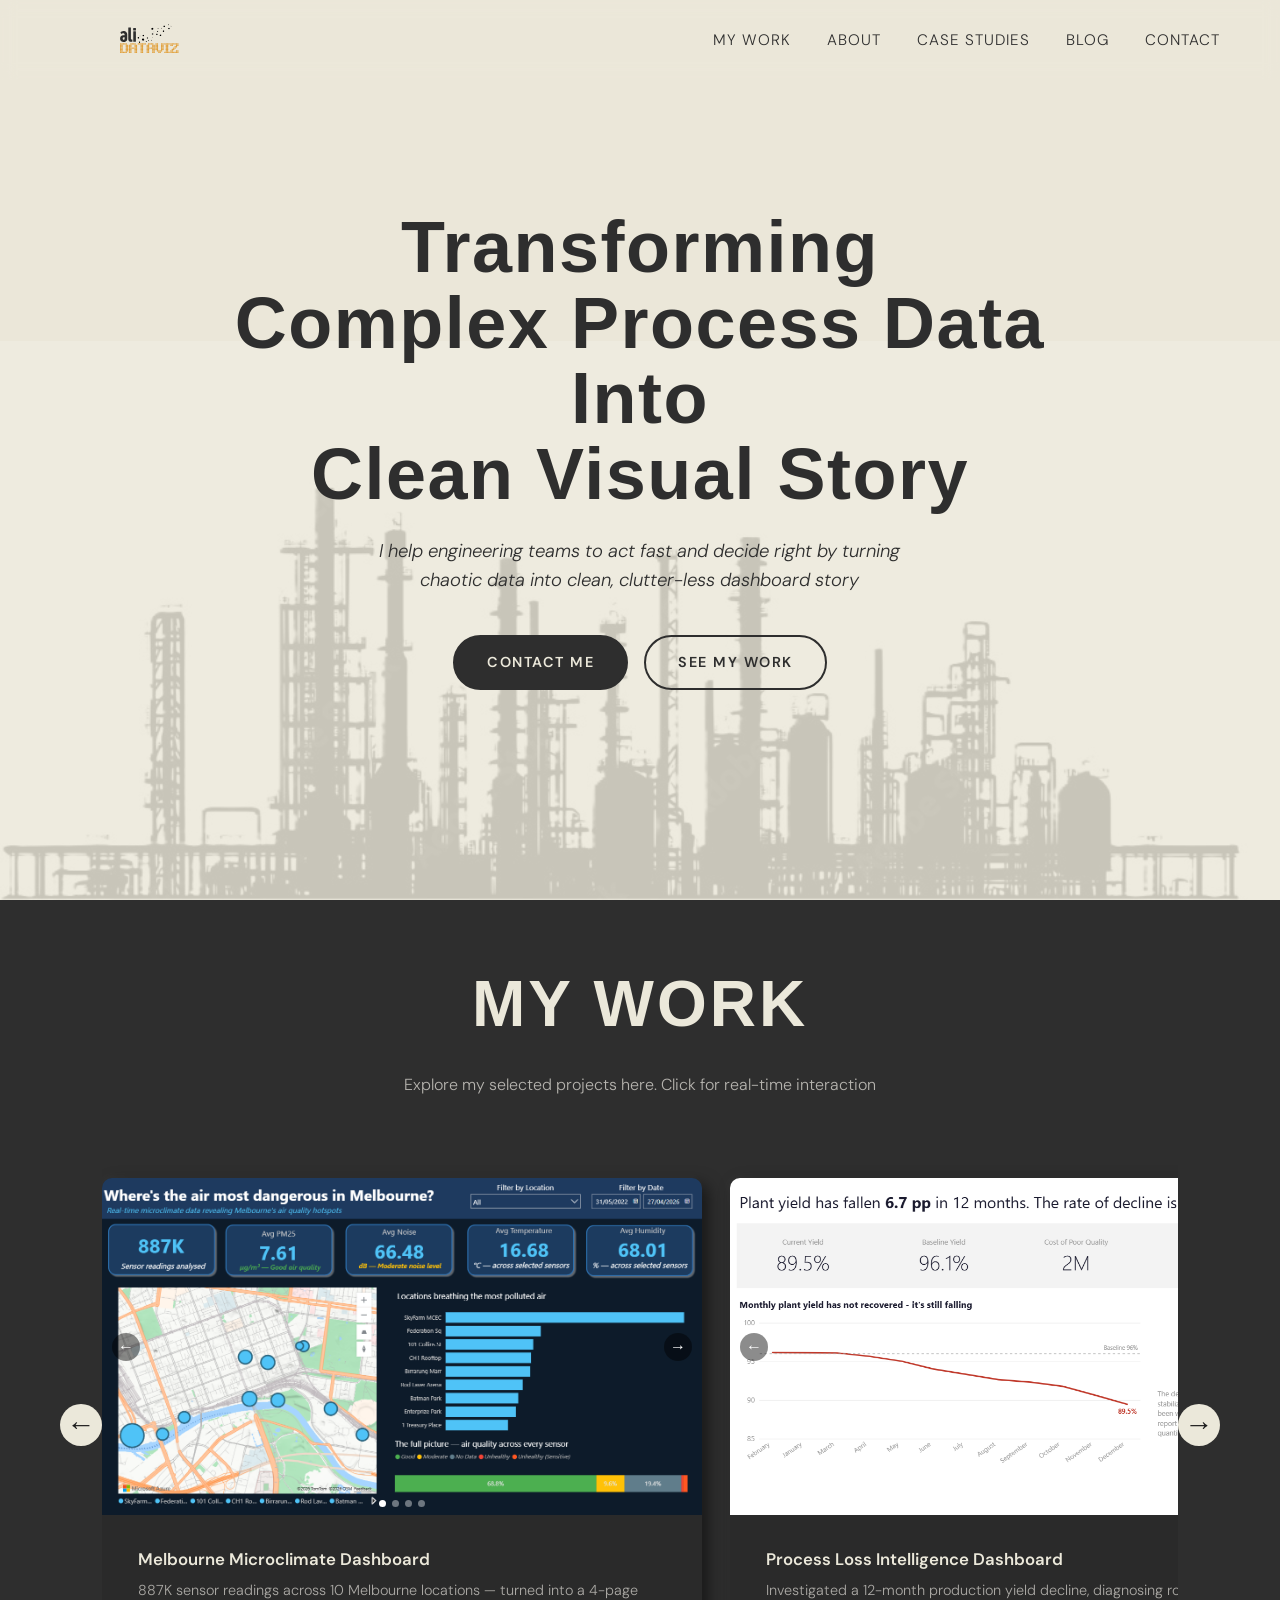
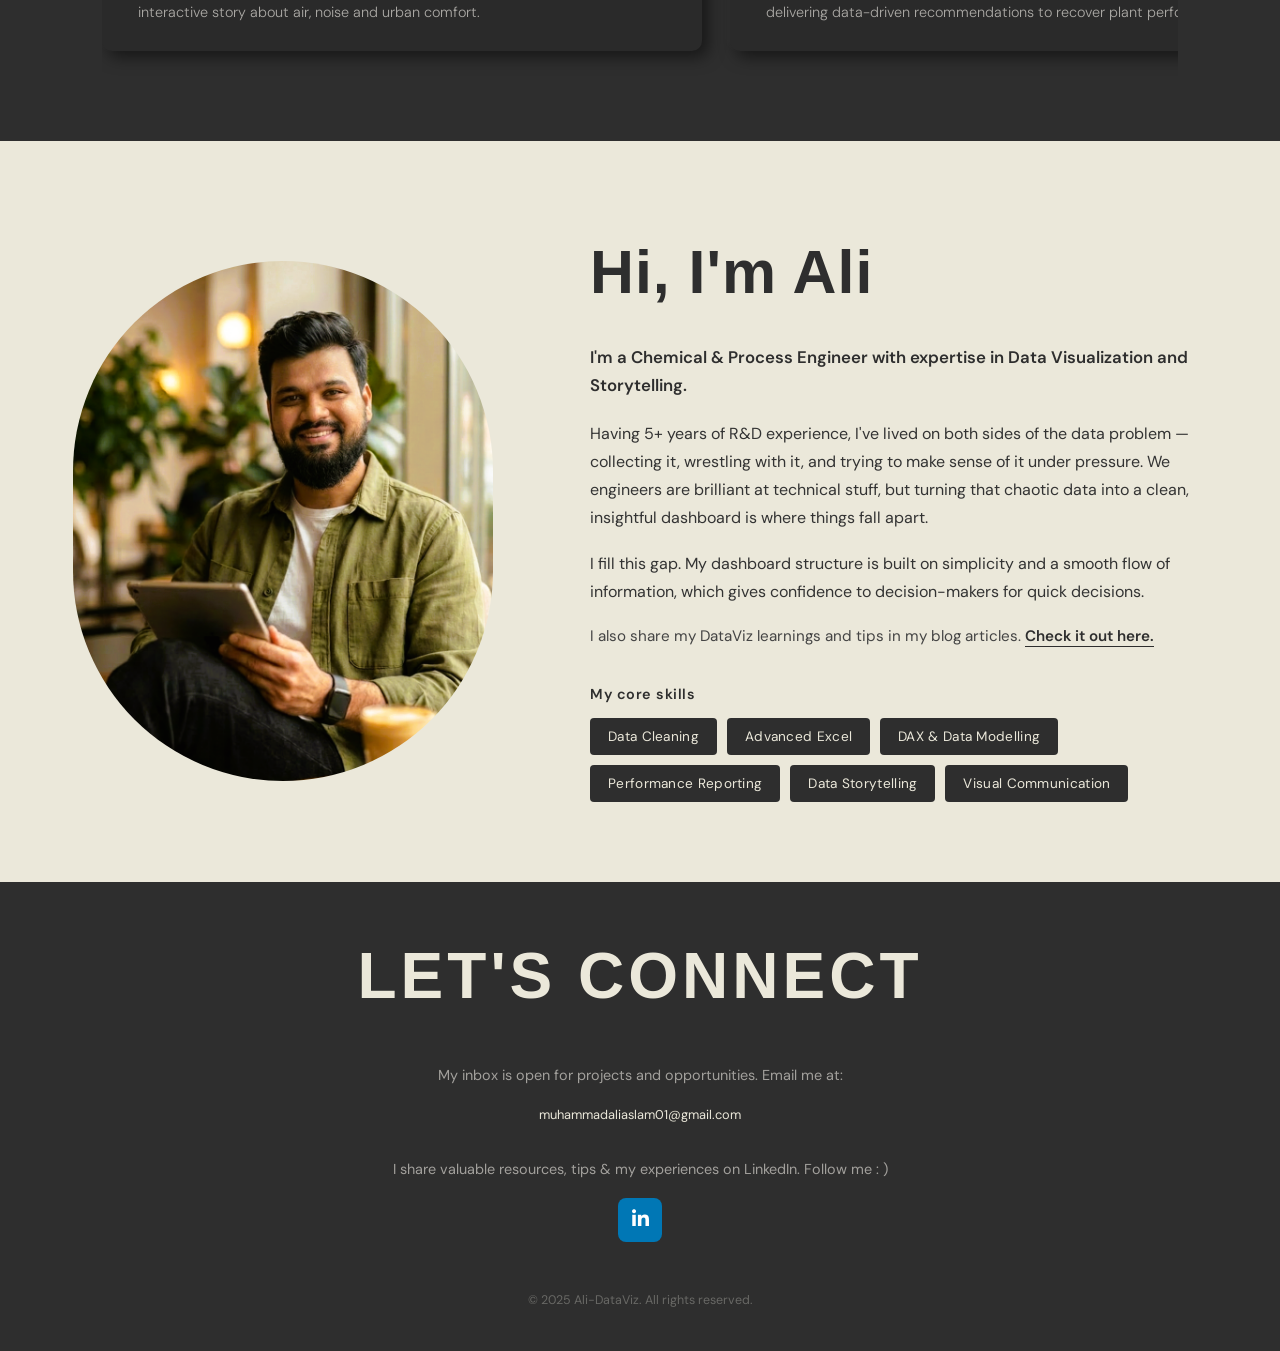
==== index.html @ f67eda48 "First upload" ====
<!DOCTYPE html>
<html lang="en">
<head>
  <meta charset="UTF-8" />
  <meta name="viewport" content="width=device-width, initial-scale=1.0" />
  <title>Ali-DataViz | Transforming Process Data Into Visual Stories</title>

  <!-- Google Fonts -->
  <link href="https://fonts.googleapis.com/css2?family=Bebas+Neue&family=DM+Sans:ital,wght@0,300;0,400;0,600;1,400&display=swap" rel="stylesheet" />

  <!-- Font Awesome for icons -->
  <link rel="stylesheet" href="https://cdnjs.cloudflare.com/ajax/libs/font-awesome/6.5.0/css/all.min.css" />

  <!-- Your stylesheet -->
  <link rel="stylesheet" href="style.css" />
</head>
<body>

  <!-- ========== NAVIGATION ========== -->
  <nav class="navbar">
<div class="nav-logo">
  <a href="index.html">
    <img src="ali-logo.svg" alt="Ali DataViz Logo" class="logo-img" />
  </a>
</div>
      <ul class="nav-links">
      <li><a href="#work">My Work</a></li>
      <li><a href="#about">About</a></li>
      <li><a href="case-studies.html">Case Studies</a></li>
      <li><a href="blog.html">Blog</a></li>
      <li><a href="#connect">Contact</a></li>
    </ul>
  </nav>

  <!-- ========== HERO SECTION ========== -->
  <section class="hero">

    <!-- Dark overlay so text is readable over the background image -->
    <div class="hero-overlay"></div>

    <div class="hero-content">

      <!-- Main headline — bold, stacked, all caps like your Canva -->
      <h1 class="hero-headline">
        Transforming<br/>
        Complex Process Data<br/>
        Into<br/>
        Clean Visual Story
      </h1>

      <!-- Supporting line in italic, lighter weight -->
      <p class="hero-subtext">
        I help engineering teams to act fast and decide right by turning<br/>
        chaotic data into clean, clutter-less dashboard story
      </p>

      <!-- Two CTA buttons -->
      <div class="hero-buttons">
        <a href="#connect" class="btn btn-primary">Contact Me</a>
        <a href="#work" class="btn btn-secondary">See My Work</a>
      </div>

    </div>
  </section>

  <!-- ========== MY WORK SECTION ========== -->
  <section class="work-section" id="work">
    <h2 class="section-heading">MY WORK</h2>
    <p class="section-subtext">Explore my selected projects here. Click for real-time interaction</p>

    <!-- Project cards go here — placeholders for now -->
    <div class="slider-wrapper">
  <button class="slider-arrow left-arrow" onclick="scrollSlider(-1)">&#8592;</button>
  <div class="projects-slider" id="projectsSlider">
      <!-- Project Card 1 — placeholder -->
      <!-- Project Card 1 — Melbourne Microclimate Dashboard -->
<div class="project-card">

  <!-- Mini image slider inside card -->
  <div class="card-slider" id="cardSlider1">
    <div class="card-slides">
      <img src="Mel1.png" class="card-slide-img" alt="Dashboard Page 1" />
      <img src="Mel2.png" class="card-slide-img" alt="Dashboard Page 2" />
      <img src="Mel3.png" class="card-slide-img" alt="Dashboard Page 3" />
      <img src="Mel4.png" class="card-slide-img" alt="Dashboard Page 4" />
    </div>

    <!-- Left and right arrows inside card -->
    <button class="card-arrow card-left" onclick="moveSlide('cardSlider1', -1)">&#8592;</button>
    <button class="card-arrow card-right" onclick="moveSlide('cardSlider1', 1)">&#8594;</button>

    <!-- Dot indicators -->
    <div class="card-dots">
      <span class="card-dot active"></span>
      <span class="card-dot"></span>
      <span class="card-dot"></span>
      <span class="card-dot"></span>
    </div>
  </div>

  <!-- Card text content -->
  <div class="project-card-body">
    <h3 class="project-title">Melbourne Microclimate Dashboard</h3>
    <p class="project-problem">887K sensor readings across 10 Melbourne locations — turned into a 4-page interactive story about air, noise and urban comfort.</p>
  </div>

</div>

<!-- Project Card 2 — PL Dashboard -->
<div class="project-card">

  <!-- Mini image slider inside card -->
  <div class="card-slider" id="cardSlider2">
    <div class="card-slides">
      <img src="PL1.png" class="card-slide-img" alt="Dashboard Page 1" />
      <img src="PL2.png" class="card-slide-img" alt="Dashboard Page 2" />
      <img src="PL3.png" class="card-slide-img" alt="Dashboard Page 3" />
      <img src="PL4.png" class="card-slide-img" alt="Dashboard Page 4" />
      <img src="PL5.png" class="card-slide-img" alt="Dashboard Page 5" />
      <img src="PL6.png" class="card-slide-img" alt="Dashboard Page 6" />
    </div>

    <!-- Left and right arrows inside card -->
    <button class="card-arrow card-left" onclick="moveSlide('cardSlider2', -1)">&#8592;</button>
    <button class="card-arrow card-right" onclick="moveSlide('cardSlider2', 1)">&#8594;</button>

    <!-- Dot indicators -->
    <div class="card-dots">
      <span class="card-dot active"></span>
      <span class="card-dot"></span>
      <span class="card-dot"></span>
      <span class="card-dot"></span>
      <span class="card-dot"></span>
      <span class="card-dot"></span>
    </div>
  </div>

  <!-- Card text content -->
  <div class="project-card-body">
    <h3 class="project-title">Process Loss Intelligence Dashboard</h3>
    <p class="project-problem">Investigated a 12-month production yield decline, diagnosing root causes and delivering data-driven recommendations to recover plant performance.</p>
  </div>

</div>
      <!-- Project Card 3 — placeholder -->
      <div class="project-card">
        <div class="project-thumbnail">[ Dashboard Screenshot ]</div>
        <h3 class="project-title">Project Title Here</h3>
        <p class="project-problem">One-line problem statement goes here</p>
      </div>

    </div>
  <button class="slider-arrow right-arrow" onclick="scrollSlider(1)">&#8594;</button>
</div>
  </section>

  <!-- ========== ABOUT / HI I'M ALI SECTION ========== -->
  <section class="about-section" id="about">

    <div class="about-container">

      <!-- Left side — placeholder for your photo -->
      <div class="about-image">
  <img src="about pic.png" alt="Ali" class="about-photo" />
</div>

      <!-- Right side — all your text content -->
      <div class="about-text">

        <h2 class="about-heading">Hi, I'm Ali</h2>

        <p class="about-intro">
          I'm a Chemical &amp; Process Engineer with expertise in Data Visualization and Storytelling.
        </p>

        <p class="about-body">
          Having 5+ years of R&D experience, I've lived on both sides of the data problem — collecting it, wrestling with it, and trying to make sense of it under pressure. We engineers are brilliant at technical stuff, but turning that chaotic data into a clean, insightful dashboard is where things fall apart.

        </p>

        <p class="about-body">
          I fill this gap. My dashboard structure is built on simplicity and a smooth flow of information, which gives confidence to decision-makers for quick decisions.
        </p>

        <p class="about-blog">
          I also share my DataViz learnings and tips in my blog articles.
          <a href="blog.html" class="inline-link">Check it out here.</a>
        </p>

        <!-- Core Skills -->
        <div class="skills-block">
          <p class="skills-label">My core skills</p>
          <div class="skills-tags">
            <span class="tag">Data Cleaning</span>
            <span class="tag">Advanced Excel</span>
            <span class="tag">DAX &amp; Data Modelling</span>
            <span class="tag">Performance Reporting</span>
            <span class="tag">Data Storytelling</span>
            <span class="tag">Visual Communication</span>
          </div>
        </div>

      </div>
    </div>
  </section>

  <!-- ========== FOOTER / LET'S CONNECT ========== -->
  <footer class="footer" id="connect">

   <h2 class="footer-heading">LET'S CONNECT</h2>

<p class="footer-tagline">My inbox is open for projects and opportunities. Email me at:</p>

<!-- Email -->
    <div class="footer-email">
      <a href="mailto:muhammadaliaslam01@gmail.com" class="footer-email-link">
        muhammadaliaslam01@gmail.com
      </a>
    </div>

    <!-- LinkedIn -->
    <p class="footer-linkedin-text">
      I share valuable resources, tips &amp; my experiences on LinkedIn. Follow me : )
    </p>
<a href="https://www.linkedin.com/in/muhammadali-ce/" target="_blank" class="linkedin-btn">      
<i class="fa-brands fa-linkedin-in"></i>
    </a>

    <!-- Copyright -->
    <p class="footer-copy">&copy; 2025 Ali-DataViz. All rights reserved.</p>

  </footer>

<script>
  /* ---- Main project slider (outer) ---- */
  function scrollSlider(direction) {
    const slider = document.getElementById('projectsSlider');
    slider.scrollBy({
      left: direction * 650,
      behavior: 'smooth'
    });
  }

  /* ---- Card mini slider (inner) ---- */
  const cardStates = {};

  function moveSlide(cardId, direction) {
    const card = document.getElementById(cardId);
    const slides = card.querySelector('.card-slides');
    const dots = card.querySelectorAll('.card-dot');
    const total = dots.length;

    if (!cardStates[cardId]) cardStates[cardId] = 0;

    cardStates[cardId] += direction;

    /* Loop back when reaching end or start */
    if (cardStates[cardId] >= total) cardStates[cardId] = 0;
    if (cardStates[cardId] < 0) cardStates[cardId] = total - 1;

    /* Move slides */
    slides.style.transform = `translateX(-${cardStates[cardId] * 100}%)`;

    /* Update dots */
    dots.forEach((dot, i) => {
      dot.classList.toggle('active', i === cardStates[cardId]);
    });
  }
</script>
</body>
</html>
---- style.css ----
/* ============================================================
   Ali-DataViz — Main Stylesheet
   File: style.css
   Matches Canva draft layout exactly
   ============================================================ */

/* ---------- CSS VARIABLES (your color palette) ---------- */
:root {
  --color-bg-light: #ebe8da;       /* Off-white/cream — main background */
  --color-bg-dark: #2e2e2e;        /* Dark charcoal — work section + footer */
  --color-text-dark: #2e2e2e;      /* Dark charcoal for body text */
  --color-text-light: #ebe8da;     /* Light text on dark backgrounds */
  --color-accent: #c8b97a;         /* Gold/warm tone — matches Canva feel */
  --color-tag-bg: #2e2e2e;         /* Skill tag background */
  --color-tag-text: #ebe8da;       /* Skill tag text */

  --font-headline: 'Segoe UI', sans-serif;   /* Big bold headlines */
  --font-body: 'DM Sans', sans-serif;    /* Body text — clean and readable */
}

/* ---------- RESET & BASE ---------- */
*, *::before, *::after {
  margin: 0;
  padding: 0;
  box-sizing: border-box;
}

html {
  scroll-behavior: smooth; /* smooth scrolling when clicking nav links */
}

body {
  font-family: var(--font-body);
  background-color: var(--color-bg-light);
  color: var(--color-text-dark);
  line-height: 1.7;
}

a {
  text-decoration: none;
  color: inherit;
}

/* ============================================================
   NAVIGATION BAR
   ============================================================ */
.navbar {
  position: fixed;
  top: 0;
  left: 0;
  width: 100%;
  z-index: 100;
  display: flex;
  justify-content: space-between;
  align-items: center;
  padding: 12px 60px;
  background-color: rgba(235, 232, 218, 0.5);
  backdrop-filter: blur(8px);
 -webkit-backdrop-filter: blur(8px);
  height: 80px;        /* fixed navbar height — nothing will shift */
}

.nav-logo {
  font-family: var(--font-headline);
  font-size: 1.6rem;
  color: var(--color-text-dark);
  letter-spacing: 1px;
}

/* accent color on the second word of logo */
.nav-logo span {
  color: var(--color-accent);
}

.logo-img {
  height: 200px;           /* size — change this */
  width: auto;
  object-fit: contain;
  display: block;
  position: relative;     /* allows free movement */
  top: 15px;               /* move up (negative) or down (positive) */
  left: -10px;              /* move left (negative) or right (positive) */
  transform: scale(1);    /* zoom in or out — 1 is normal, 1.2 is 20% bigger */
}

.nav-links {
  list-style: none;
  display: flex;
  gap: 36px;
}

.nav-links a {
  color: var(--color-text-dark);
  font-size: 0.95rem;
  font-weight: 300;
  letter-spacing: 1px;
  text-transform: uppercase;
  transition: color 0.2s ease;
}

.nav-links a:hover {
  color: var(--color-accent);
}

/* ============================================================
   HERO SECTION
   ============================================================ */
.hero {
  position: relative;
  overflow: hidden;
  width: 100%;
  min-height: 100vh;          /* full screen height */
  display: flex;
  align-items: center;
  justify-content: center;
  text-align: center;

  /* Background image — industrial/refinery feel like your Canva draft */
  background-color: var(--color-bg-light);
background-image: url('refinery.jpg');
background-size: contain;
background-repeat: no-repeat;
background-position: bottom center;
}

/* Dark overlay so text is readable over the photo */
.hero-overlay {
  position: absolute;
  inset: 0;
  background-color: rgba(235, 232, 218, 0.85);
}

/* All hero content sits above the overlay */
.hero-content {
  position: relative;
  z-index: 2;
  max-width: 860px;
  padding: 40px 20px;
}

/* Main headline — large, stacked, all caps */
.hero-headline {
  font-family: var(--font-headline);
  font-size: clamp(3rem, 8vw, 4.5rem); /* scales with screen size */
  line-height: 1.05;
  color: var(--color-text-dark);
  letter-spacing: 1.5px;
  margin-bottom: 24px;
  font-weight: 800;
  text-transform: capitalize;
}

/* Supporting italic line below headline */
.hero-subtext {
  font-family: var(--font-body);
  font-style: italic;
  font-weight: 300;
  font-size: clamp(1rem, 2vw, 1.15rem);
  color: var(--color-text-dark);
  line-height: 1.6;
  margin-bottom: 40px;
}

/* CTA buttons container */
.hero-buttons {
  display: flex;
  gap: 16px;
  justify-content: center;
  flex-wrap: wrap;
}

/* Base button style */
.btn {
  display: inline-block;
  padding: 13px 32px;
  font-family: var(--font-body);
  font-size: 0.9rem;
  font-weight: 600;
  letter-spacing: 1.5px;
  text-transform: uppercase;
  border-radius: 30px;
  transition: all 0.25s ease;
  cursor: pointer;
}

/* Primary button — dark filled */
.btn-primary {
  background-color: var(--color-text-dark);
  color: var(--color-text-light);
  border: 2px solid var(--color-text-dark);
}

.btn-primary:hover {
  background-color: var(--color-accent);
  border-color: var(--color-accent);
  color: var(--color-text-dark);
}

/* Secondary button — outlined */
.btn-secondary {
  background-color: transparent;
  color: var(--color-text-dark);
border: 2px solid var(--color-text-dark);
}

.btn-secondary:hover {
  background-color: var(--color-text-light);
  color: var(--color-text-dark);
}

/* ============================================================
   MY WORK SECTION
   ============================================================ */
.work-section {
  background-color: var(--color-bg-dark);
  color: var(--color-text-light);
  padding: 50px 60px;
  text-align: center;
  overflow: hidden;
}

.section-heading {
  font-family: var(--font-headline);
  font-size: clamp(2.5rem, 5vw, 4rem);
  letter-spacing: 3px;
  color: var(--color-text-light);
  margin-bottom: 12px;
}

.section-subtext {
  font-size: 1rem;
  font-weight: 300;
  color: rgba(240, 237, 230, 0.7);
  margin-bottom: 60px;
}

/* Slider of project cards — 3 columns on desktop */
.projects-slider {
  display: flex;
  flex-direction: row;
  gap: 28px;
  overflow-x: scroll;         /* forces scrollbar to always show */
  scroll-snap-type: x mandatory;
  padding: 20px 60px 40px;
  max-width: 100%;            /* full width of section */
  margin: 0 auto;
  cursor: grab;
  -webkit-overflow-scrolling: touch;
}
/* Each card snaps into place */
.projects-slider .project-card {
  flex: 0 0 600px;            /* bigger card width */
  scroll-snap-align: start;
}
/* Hide scrollbar but keep scrolling working */
.projects-slider::-webkit-scrollbar {
  display: none;
}

.projects-slider::-webkit-scrollbar-track {
  background: #1e1e1e;
}

.projects-slider::-webkit-scrollbar-thumb {
  background-color: #ebe8da;
  border-radius: 10px;
}

/* Individual project card */
.project-card {
  background-color: #2a2a2a;
  border-radius: 10px;
  overflow: hidden;
  text-align: left;
  display: flex;
  flex-direction: column;
  transition: transform 0.4s ease, box-shadow 0.4s ease;
  box-shadow: 6px 6px 16px rgba(0, 0, 0, 0.5),
              -2px -2px 8px rgba(255, 255, 255, 0.03);
}

.project-card:hover {
  transform: translateY(-8px) rotateX(2deg) rotateY(2deg) scale(1.02);
  box-shadow: 12px 20px 40px rgba(0, 0, 0, 0.6),
              -4px -4px 12px rgba(255, 255, 255, 0.05);
}

.project-card:hover {
  transform: translateY(-5px); /* lifts card on hover */
}

/* Placeholder for dashboard screenshot */
.project-thumbnail {
  width: 100%;
  aspect-ratio: 16/9;
  background-color: #3a3a3a;
  display: flex;
  align-items: center;
  justify-content: center;
  color: #888;
  font-size: 0.85rem;
  letter-spacing: 1px;
  overflow: hidden;
  flex: 0 0 80%;
}

.project-title {
  font-family: var(--font-body);
  font-size: 1.05rem;
  font-weight: 600;
  color: var(--color-text-light);
  padding: 18px 20px 6px;
}

.project-problem {
  font-size: 0.9rem;
  font-weight: 300;
  color: rgba(240, 237, 230, 0.65);
  padding: 0 20px 16px;
  line-height: 1.5;
}

.project-link {
  display: inline-block;
  margin: 0 20px 20px;
  font-size: 0.85rem;
  font-weight: 600;
  color: var(--color-accent);
  letter-spacing: 0.5px;
  transition: letter-spacing 0.2s ease;
}

.project-link:hover {
  letter-spacing: 1.5px;
}

.project-card-body {
  flex: 0 0 20%;
  padding: 12px 16px;
}

/* ============================================================
   ABOUT SECTION — HI I'M ALI
   ============================================================ */
.about-section {
  background-color: var(--color-bg-light);
  padding: 80px 60px;
}

/* Two column layout — empty left half, text on right half */
.about-container {
  display: flex;
  gap: 60px;
  max-width: 1100px;
  margin: 0 auto;
  align-items: flex-start;
  justify-content: flex-end;  /* pushes content to the right */
}

/* Left column — photo placeholder */
.about-image {
  flex: 0 0 45%;
  display: flex;
  align-items: flex-start;
  justify-content: center;
  padding-top: 40px;
}
.about-photo {
  width: 420px;
  height: 520px;
  object-fit: cover;
  object-position: center center;
  border-radius: 210px;
}

/* Right column — all text, limited to right half */
.about-text {
  flex: 0 0 55%;  /* takes up roughly right half of the page */
  max-width: 600px;
}

.about-heading {
  font-family: var(--font-headline);
  font-size: clamp(2.5rem, 5vw, 3.8rem);
  color: var(--color-text-dark);
  margin-bottom: 18px;
  letter-spacing: 1px;
}

.about-intro {
  font-size: 1.05rem;
  font-weight: 600;
  color: var(--color-text-dark);
  margin-bottom: 20px;
}

.about-body {
  font-size: 1rem;
  font-weight: 400;
  color: #333;
  margin-bottom: 18px;
  line-height: 1.75;
}

.about-blog {
  font-size: 0.95rem;
  color: #444;
  margin-bottom: 32px;
}

/* Inline hyperlink inside paragraph */
.inline-link {
  color: var(--color-text-dark);
  font-weight: 600;
  border-bottom: 1px solid var(--color-text-dark);
  transition: color 0.2s ease;
}

.inline-link:hover {
  color: var(--color-accent);
  border-color: var(--color-accent);
}

/* Skills block */
.skills-block {
  margin-top: 10px;
}

.skills-label {
  font-size: 0.9rem;
  font-weight: 600;
  color: var(--color-text-dark);
  margin-bottom: 12px;
  letter-spacing: 0.5px;
}

/* Tags container — wraps naturally */
.skills-tags {
  display: flex;
  flex-wrap: wrap;
  gap: 10px;
}

/* Individual skill tag — dark pill shape like your Canva */
.tag {
  background-color: var(--color-tag-bg);
  color: var(--color-tag-text);
  padding: 7px 18px;
  border-radius: 4px;
  font-size: 0.85rem;
  font-weight: 400;
  letter-spacing: 0.3px;
}

/* ============================================================
   FOOTER — LET'S CONNECT
   ============================================================ */
.footer {
  background-color: var(--color-bg-dark);
  color: var(--color-text-light);
  text-align: center;
  padding: 40px 40px 40px;
}

.footer-heading {
  font-family: var(--font-headline);
  font-size: clamp(2.5rem, 5vw, 4rem);
  letter-spacing: 4px;
  color: var(--color-text-light);
  margin-bottom: 32px;
}

/* Email row with icon */
.footer-email {
  display: flex;
  align-items: center;
  justify-content: center;
  gap: 12px;
  margin-bottom: 32px;
}
/* Circle around email icon */
.footer-icon {
  font-size: 1.1rem;
  color: var(--color-text-light);
  background-color: #2a2a2a;
  border: 1px solid #444;
  border-radius: 50%;
  width: 40px;
  height: 40px;
  display: flex;
  align-items: center;
  justify-content: center;
}

.footer-email-link {
  font-size: 0.8rem;
  color: var(--color-text-light);
  transition: color 0.2s ease;
}

.footer-email-link:hover {
  color: var(--color-accent);
}

.footer-linkedin-text {
  font-size: 0.9rem;
  color: rgba(240, 237, 230, 0.6);
  margin-bottom: 16px;
}

/* LinkedIn blue button — round icon */
.linkedin-btn {
  display: inline-flex;
  align-items: center;
  justify-content: center;
  width: 44px;
  height: 44px;
  background-color: #0077b5;   /* official LinkedIn blue */
  border-radius: 8px;
  color: #fff;
  font-size: 1.2rem;
  transition: background-color 0.2s ease, transform 0.2s ease;
  margin-bottom: 48px;
}

.linkedin-btn:hover {
  background-color: #005f8e;
  transform: scale(1.08);
}

.footer-copy {
  font-size: 0.78rem;
  color: rgba(240, 237, 230, 0.3);
}

.footer-tagline {
  font-size: 0.9rem;
  color: rgba(240, 237, 230, 0.6);
  margin-bottom: 16px;
}

/* ============================================================
   RESPONSIVE — MOBILE
   ============================================================ */
@media (max-width: 768px) {

  /* Navbar */
  .navbar {
    padding: 16px 24px;
    flex-direction: column;
    gap: 12px;
  }

  .nav-links {
    gap: 20px;
  }

  /* Hero */
  .hero-icon {
    display: none; /* hide molecule on small screens */
  }

  /* Work section */
  .work-section {
    padding: 70px 24px;
  }

  /* About section — stack to single column */
  .about-section {
    padding: 70px 24px;
  }

  .about-container {
    flex-direction: column;
  }

  .about-image {
    flex: unset;
    width: 100%;
    max-width: 280px;
    margin: 0 auto;
  }

  /* Footer */
  .footer {
    padding: 60px 24px 32px;
  }
}

/* ============================================================
   BLOG PAGE STYLES
   ============================================================ */
 
/* Navbar on blog page — dark background, sits normally above hero */
.blog-navbar {
  background-color: rgba(235, 232, 218, 0.5);
  backdrop-filter: blur(8px);
 -webkit-backdrop-filter: blur(8px);
  position: relative;
}
 
.blog-navbar .nav-logo {
  color: var(--color-text-light);
}
 
.blog-navbar .nav-links a {
  color: var(--color-text-dark);
}
 
/* Blog hero — light background, centered text */
.blog-hero {
  background-color: var(--color-bg-light);
  text-align: center;
  padding: 80px 40px 60px;
}
 
.blog-hero-heading {
  font-family: var(--font-headline);
  font-size: clamp(3rem, 8vw, 4.5rem); 
  color: var(--color-text-dark);
  letter-spacing: 2px;
  margin-bottom: 16px;
  font-weight: 800;
}
 
.blog-hero-subtext {
  font-size: clamp(1rem, 2vw, 1.15rem);
  font-family: var(--font-body);
  font-style: italic;
  font-weight: 300;
  color: var(--color-text-dark);
  line-height: 1.7;
}
 
/* Blog cards section — light background */
.blog-section {
  background-color: var(--color-bg-light);
  padding: 20px 60px 80px;
}
 
/* 3 column grid */
.blog-grid {
  display: grid;
  grid-template-columns: repeat(auto-fit, minmax(280px, 1fr));
  gap: 28px;
  max-width: 1100px;
  margin: 0 auto;
}
 
/* Individual blog card */
.blog-card {
  background-color: #fff;
  border-radius: 10px;
  overflow: hidden;
  box-shadow: 0 2px 16px rgba(0, 0, 0, 0.07);
  transition: transform 0.25s ease, box-shadow 0.25s ease;
}
 
.blog-card:hover {
  transform: translateY(-5px);
  box-shadow: 0 6px 24px rgba(0, 0, 0, 0.12);
}
 
/* Thumbnail area */
.blog-thumbnail {
  width: 100%;
  height: 200px;
  background-color: #e0ddd4;
  display: flex;
  flex-direction: column;
  align-items: center;
  justify-content: center;
  color: #999;
  font-size: 0.85rem;
  position: relative;
}

.blog-thumbnail img {
    width: 100%;
    height: 100%;
    object-fit: cover;
    display: block;
}
 
/* Category tag — top left of thumbnail */
.blog-category {
  position: absolute;
  top: 14px;
  left: 14px;
  background-color: var(--color-text-dark);
  color: var(--color-text-light);
  font-size: 0.72rem;
  font-weight: 600;
  letter-spacing: 0.8px;
  text-transform: uppercase;
  padding: 4px 12px;
  border-radius: 3px;
}
 
/* Card text content */
.blog-card-body {
  padding: 20px 22px 24px;
}
 
.blog-date {
  font-size: 0.78rem;
  color: #999;
  margin-bottom: 8px;
}
 
.blog-title {
  font-family: var(--font-body);
  font-size: 1rem;
  font-weight: 600;
  color: var(--color-text-dark);
  line-height: 1.4;
  margin-bottom: 10px;
}
 
.blog-excerpt {
  font-size: 0.88rem;
  font-weight: 300;
  color: #555;
  line-height: 1.65;
  margin-bottom: 16px;
}
 
.blog-read-more {
  font-size: 0.85rem;
  font-weight: 600;
  color: var(--color-text-dark);
  letter-spacing: 0.5px;
  transition: letter-spacing 0.2s ease;
}
 
.blog-read-more:hover {
  letter-spacing: 1.5px;
}

/* Wrapper that holds arrows and slider together */
.slider-wrapper {
  position: relative;
  display: flex;
  align-items: center;
  max-width: 100%;
}

/* Arrow buttons */
.slider-arrow {
  background-color: #ebe8da;
  border: none;
  color: #1e1e1e;
  font-size: 1.8rem;
  width: 42px;
  height: 42px;
  border-radius: 50%;
  cursor: pointer;
  flex-shrink: 0;
  transition: background-color 0.2s ease;
  z-index: 2;
  font-weight: 750;
}

.slider-arrow:hover {
  background-color: #d4d0c4;
}

/* ============================================================
   CARD MINI SLIDER
   ============================================================ */

.card-slider {
  position: relative;
  width: 100%;
  overflow: hidden;
  aspect-ratio: 16/9;
}

.card-slides {
  display: flex;
  transition: transform 0.4s ease;
  height: 100%;
}

.card-slide-img {
  min-width: 100%;
  height: 100%;
  object-fit: cover;
  object-position: top;
}

/* Left and right arrows inside card */
.card-arrow {
  position: absolute;
  top: 50%;
  transform: translateY(-50%);
  background-color: rgba(0, 0, 0, 0.45);
  color: #fff;
  border: none;
  font-size: 1rem;
  font-weight: 900;
  width: 28px;
  height: 28px;
  border-radius: 50%;
  cursor: pointer;
  z-index: 3;
  transition: background-color 0.2s ease;
}

.card-arrow:hover {
  background-color: rgba(0, 0, 0, 0.75);
}

.card-left {
  left: 10px;
}

.card-right {
  right: 10px;
}

/* Dot indicators */
.card-dots {
  position: absolute;
  bottom: 8px;
  left: 50%;
  transform: translateX(-50%);
  display: flex;
  gap: 6px;
  z-index: 3;
}

.card-dot {
  width: 7px;
  height: 7px;
  border-radius: 50%;
  background-color: rgba(255, 255, 255, 0.4);
  cursor: pointer;
  transition: background-color 0.2s ease;
}

.card-dot.active {
  background-color: #fff;
}

/* ============================================================
   CASE STUDY PAGE STYLES
   ============================================================ */

/* Hero — reuses the same look as blog-hero, just different text */
.casestudy-hero {
  background-color: var(--color-bg-light);
  text-align: center;
  padding: 80px 40px 60px;
}

.casestudy-hero-heading {
  font-family: var(--font-headline);
  font-size: clamp(3rem, 8vw, 4.5rem);
  color: var(--color-text-dark);
  letter-spacing: 2px;
  margin-bottom: 16px;
  font-weight: 800;
}

.casestudy-hero-subtext {
  font-size: clamp(1rem, 2vw, 1.15rem);
  font-family: var(--font-body);
  font-style: italic;
  font-weight: 300;
  color: var(--color-text-dark);
  line-height: 1.7;
}

/* Section wrapper that holds all case study cards, stacked vertically */
.casestudy-section {
  background-color: var(--color-bg-light);
  padding: 20px 60px 80px;
}

/* The vertical list itself — one card per row, spaced apart */
.casestudy-list {
  display: flex;
  flex-direction: column;
  gap: 40px;
  max-width: 1100px;
  margin: 0 auto;
}

/* Individual case study card — wide horizontal strip:
   image on the left, written content on the right */
.casestudy-card {
  background-color: #fff;
  border-radius: 10px;
  overflow: hidden;
  box-shadow: 0 2px 16px rgba(0, 0, 0, 0.07);
  transition: transform 0.25s ease, box-shadow 0.25s ease;
  display: flex;
  flex-direction: row;
  min-height: 340px;
}

.casestudy-card:hover {
  transform: translateY(-5px);
  box-shadow: 0 6px 24px rgba(0, 0, 0, 0.12);
}

/* Image side — takes up left 45% of the card */
.casestudy-thumbnail {
  flex: 0 0 45%;
  background-color: #e0ddd4;
  display: flex;
  align-items: center;
  justify-content: center;
  color: #999;
  font-size: 0.85rem;
  position: relative;
  overflow: hidden;
}

.casestudy-thumbnail img {
  width: 100%;
  height: 100%;
  object-fit: cover;
}

/* Category tag — top left of the image, same style as blog cards */
.casestudy-category {
  position: absolute;
  top: 14px;
  left: 14px;
  background-color: var(--color-text-dark);
  color: var(--color-text-light);
  font-size: 0.72rem;
  font-weight: 600;
  letter-spacing: 0.8px;
  text-transform: uppercase;
  padding: 4px 12px;
  border-radius: 3px;
  z-index: 2;
}

/* Text side — takes up right 55% of the card */
.casestudy-body {
  flex: 0 0 55%;
  padding: 32px 36px;
  display: flex;
  flex-direction: column;
  justify-content: center;
}

.casestudy-title {
  font-family: var(--font-body);
  font-size: 1.4rem;
  font-weight: 600;
  color: var(--color-text-dark);
  line-height: 1.35;
  margin-bottom: 14px;
}

/* Each labeled row: Problem / Insight / Design Decision / Result */
.casestudy-point {
  margin-bottom: 12px;
}

.casestudy-label {
  font-size: 0.72rem;
  font-weight: 700;
  letter-spacing: 1px;
  text-transform: uppercase;
  color: var(--color-accent);
  margin-bottom: 3px;
}

.casestudy-text {
  font-size: 0.92rem;
  font-weight: 300;
  color: #555;
  line-height: 1.6;
}

.casestudy-link {
  display: inline-block;
  margin-top: 10px;
  font-size: 0.88rem;
  font-weight: 600;
  color: var(--color-text-dark);
  letter-spacing: 0.5px;
  transition: letter-spacing 0.2s ease;
}

.casestudy-link:hover {
  letter-spacing: 1.5px;
  color: var(--color-accent);
}

/* ---------- Mobile — stack image on top, text below ---------- */
@media (max-width: 768px) {
  .casestudy-section {
    padding: 20px 24px 60px;
  }

  .casestudy-card {
    flex-direction: column;
    min-height: unset;
  }

  .casestudy-thumbnail {
    flex: unset;
    width: 100%;
    aspect-ratio: 16/9;
  }

  .casestudy-body {
    flex: unset;
    padding: 24px 22px 28px;
  }
}
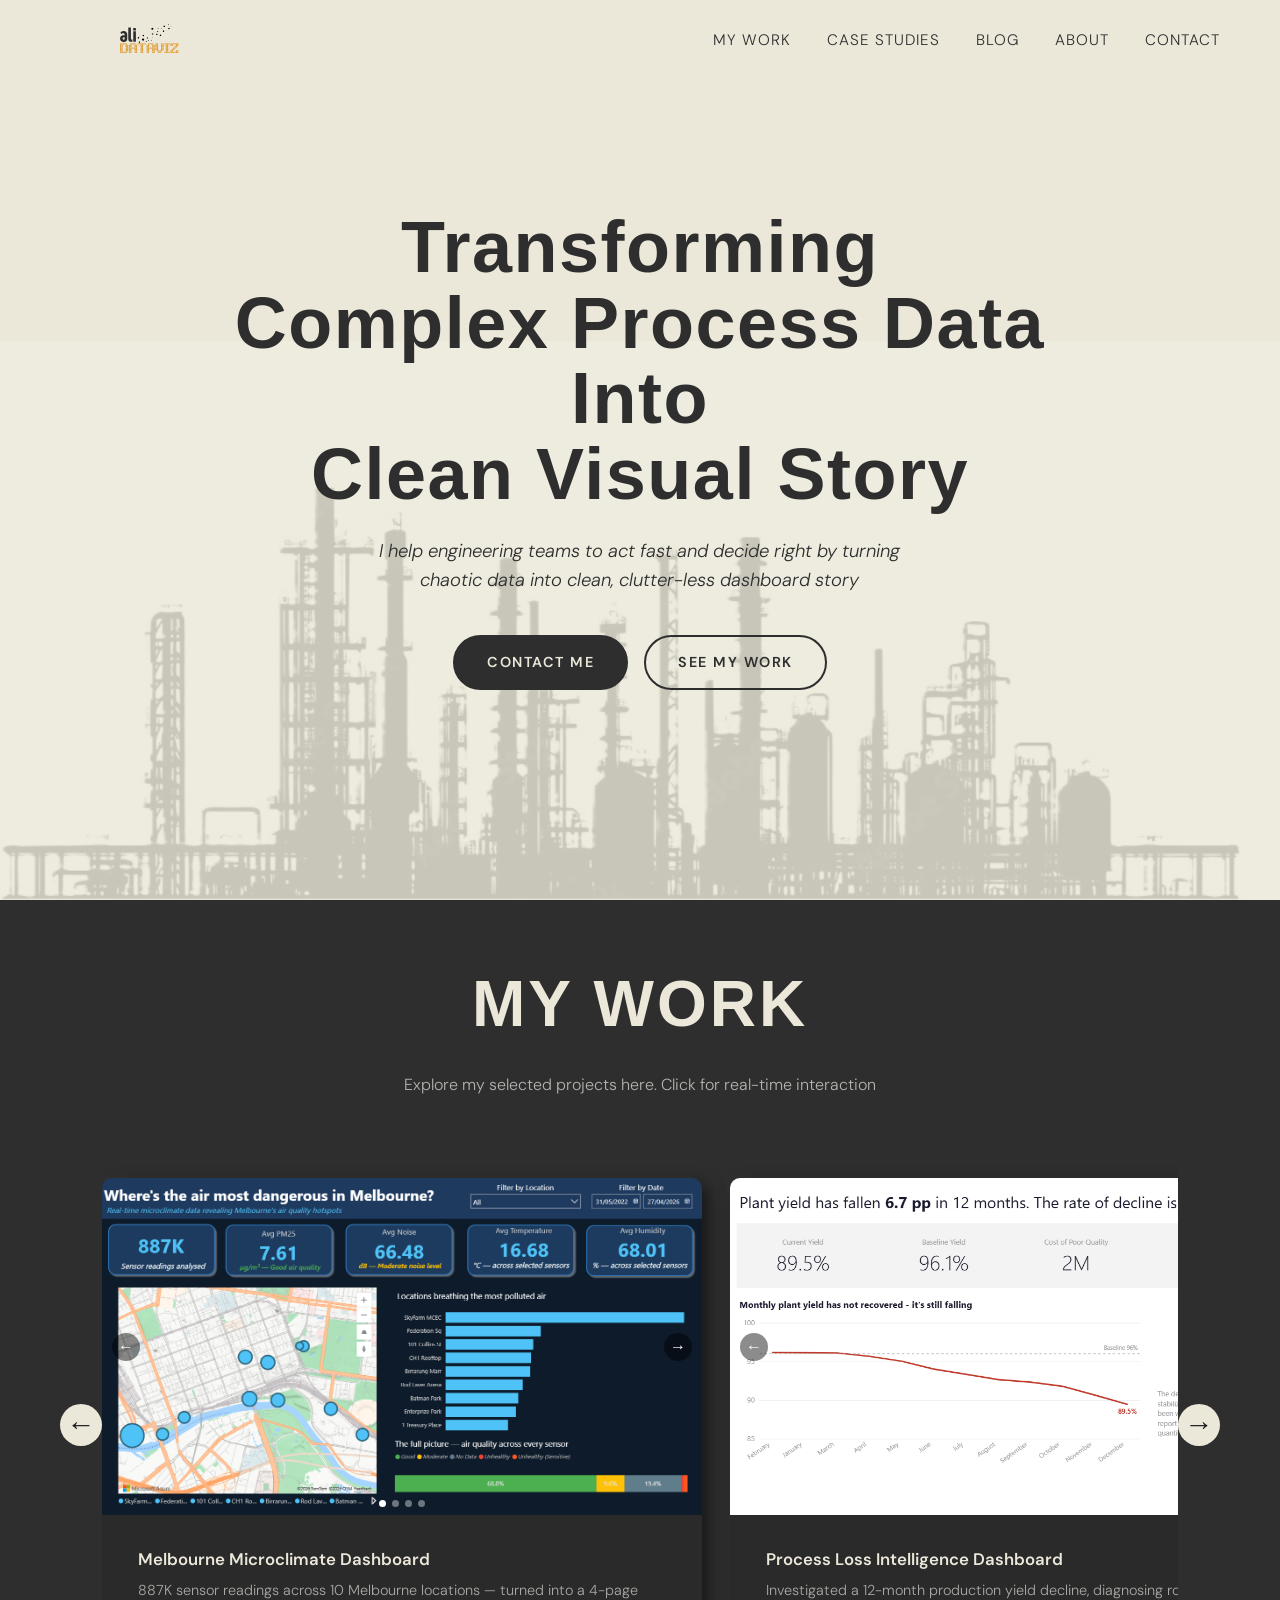
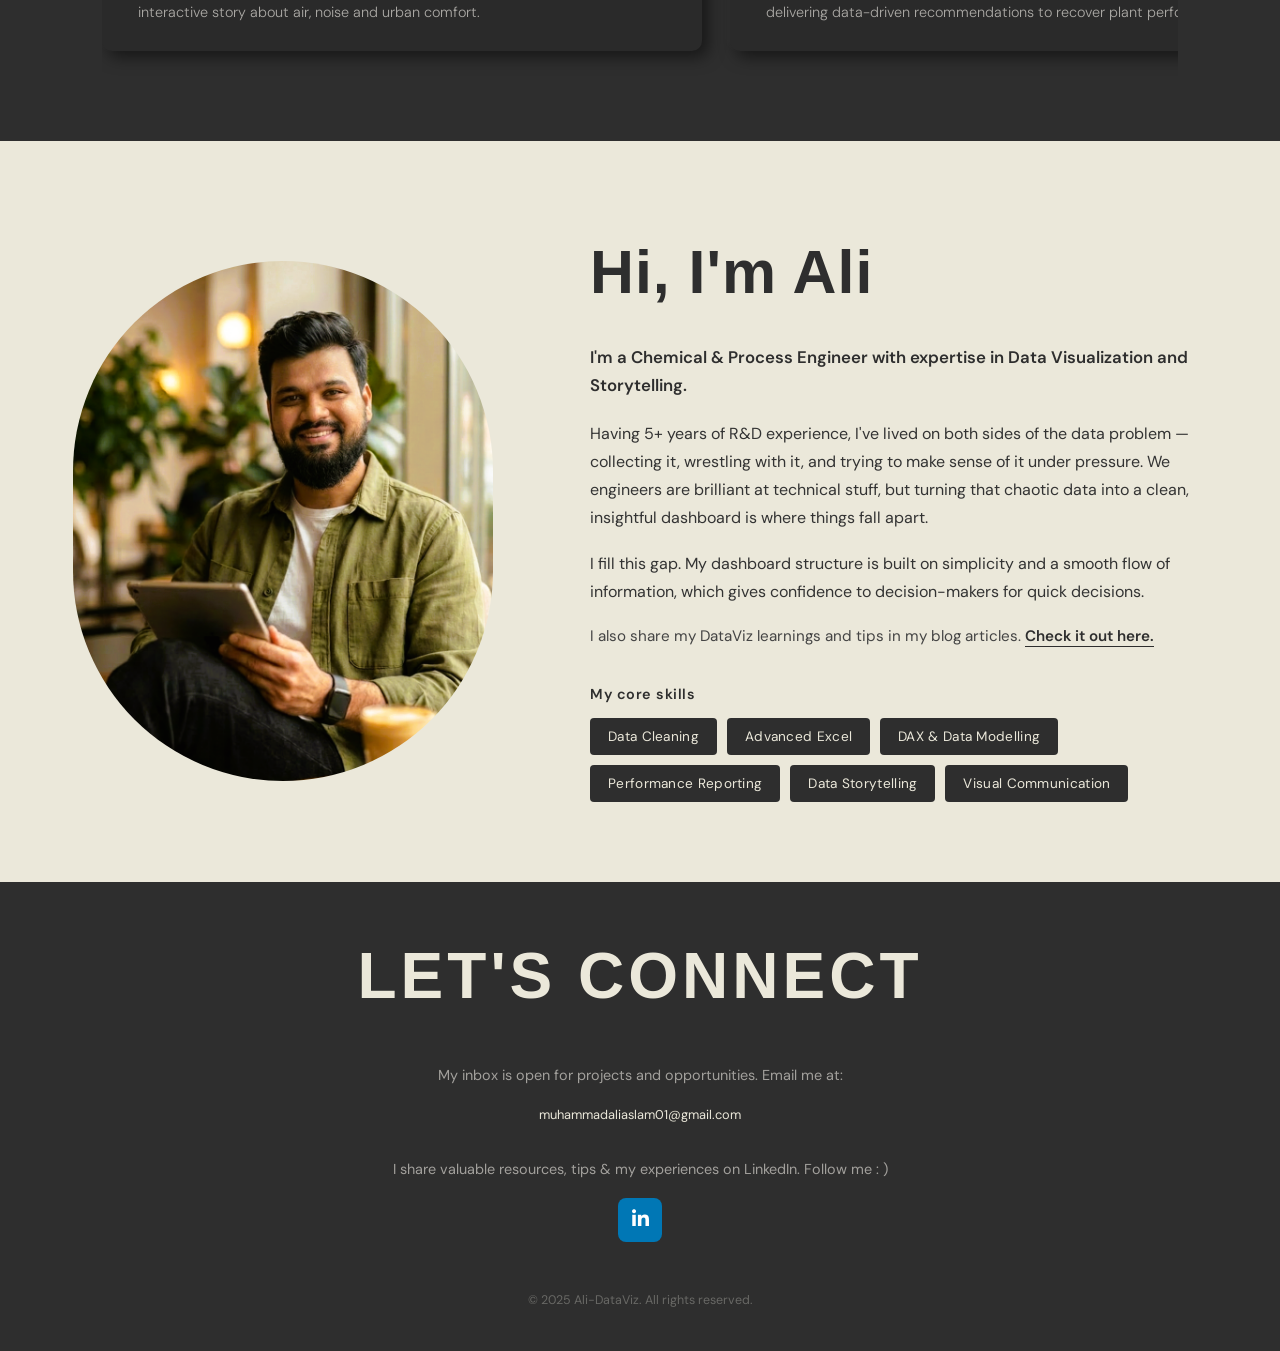
==== commit 5222a964: "Reorder navigation menu" ====
--- a/index.html
+++ b/index.html
@@ -24,12 +24,12 @@
   </a>
 </div>
       <ul class="nav-links">
-      <li><a href="#work">My Work</a></li>
-      <li><a href="#about">About</a></li>
-      <li><a href="case-studies.html">Case Studies</a></li>
-      <li><a href="blog.html">Blog</a></li>
-      <li><a href="#connect">Contact</a></li>
-    </ul>
+  <li><a href="#work">My Work</a></li>
+  <li><a href="case-studies.html">Case Studies</a></li>
+  <li><a href="blog.html">Blog</a></li>
+  <li><a href="#about">About</a></li>
+  <li><a href="#connect">Contact</a></li>
+</ul>
   </nav>
 
   <!-- ========== HERO SECTION ========== -->
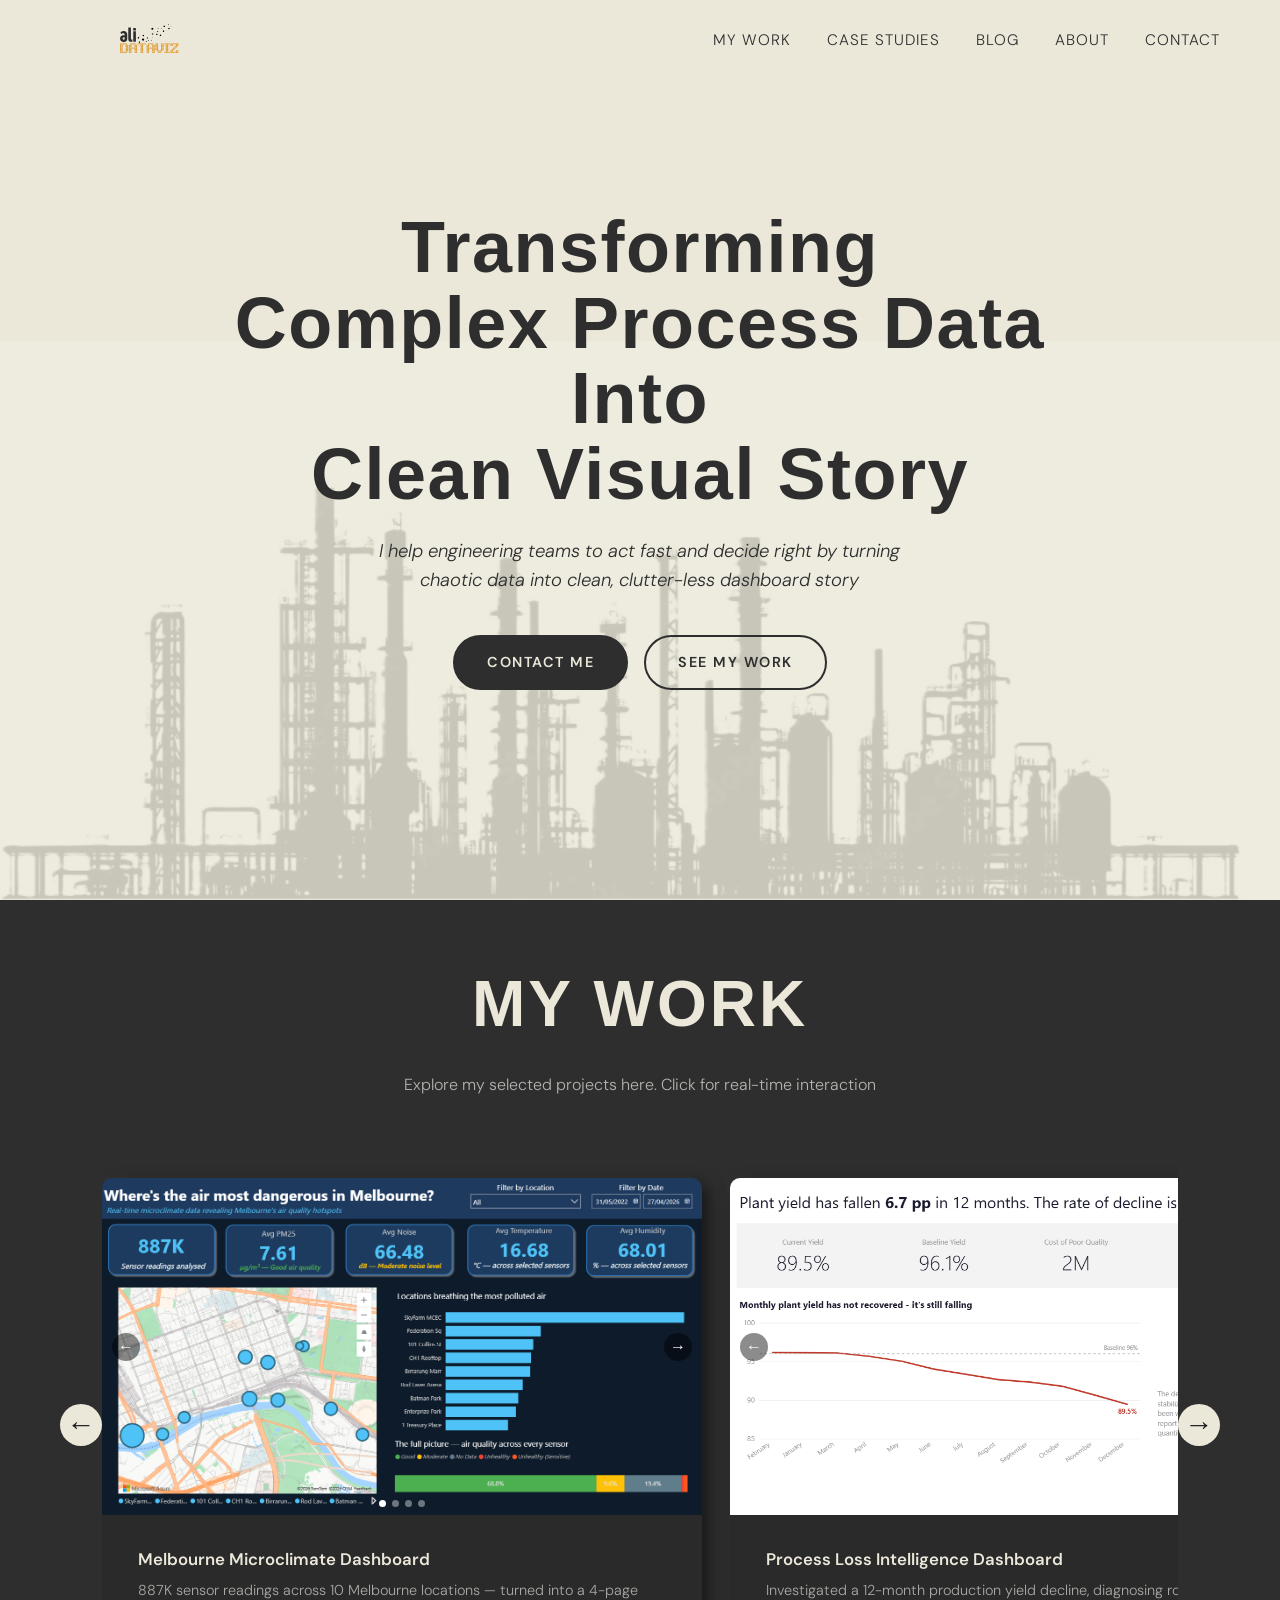
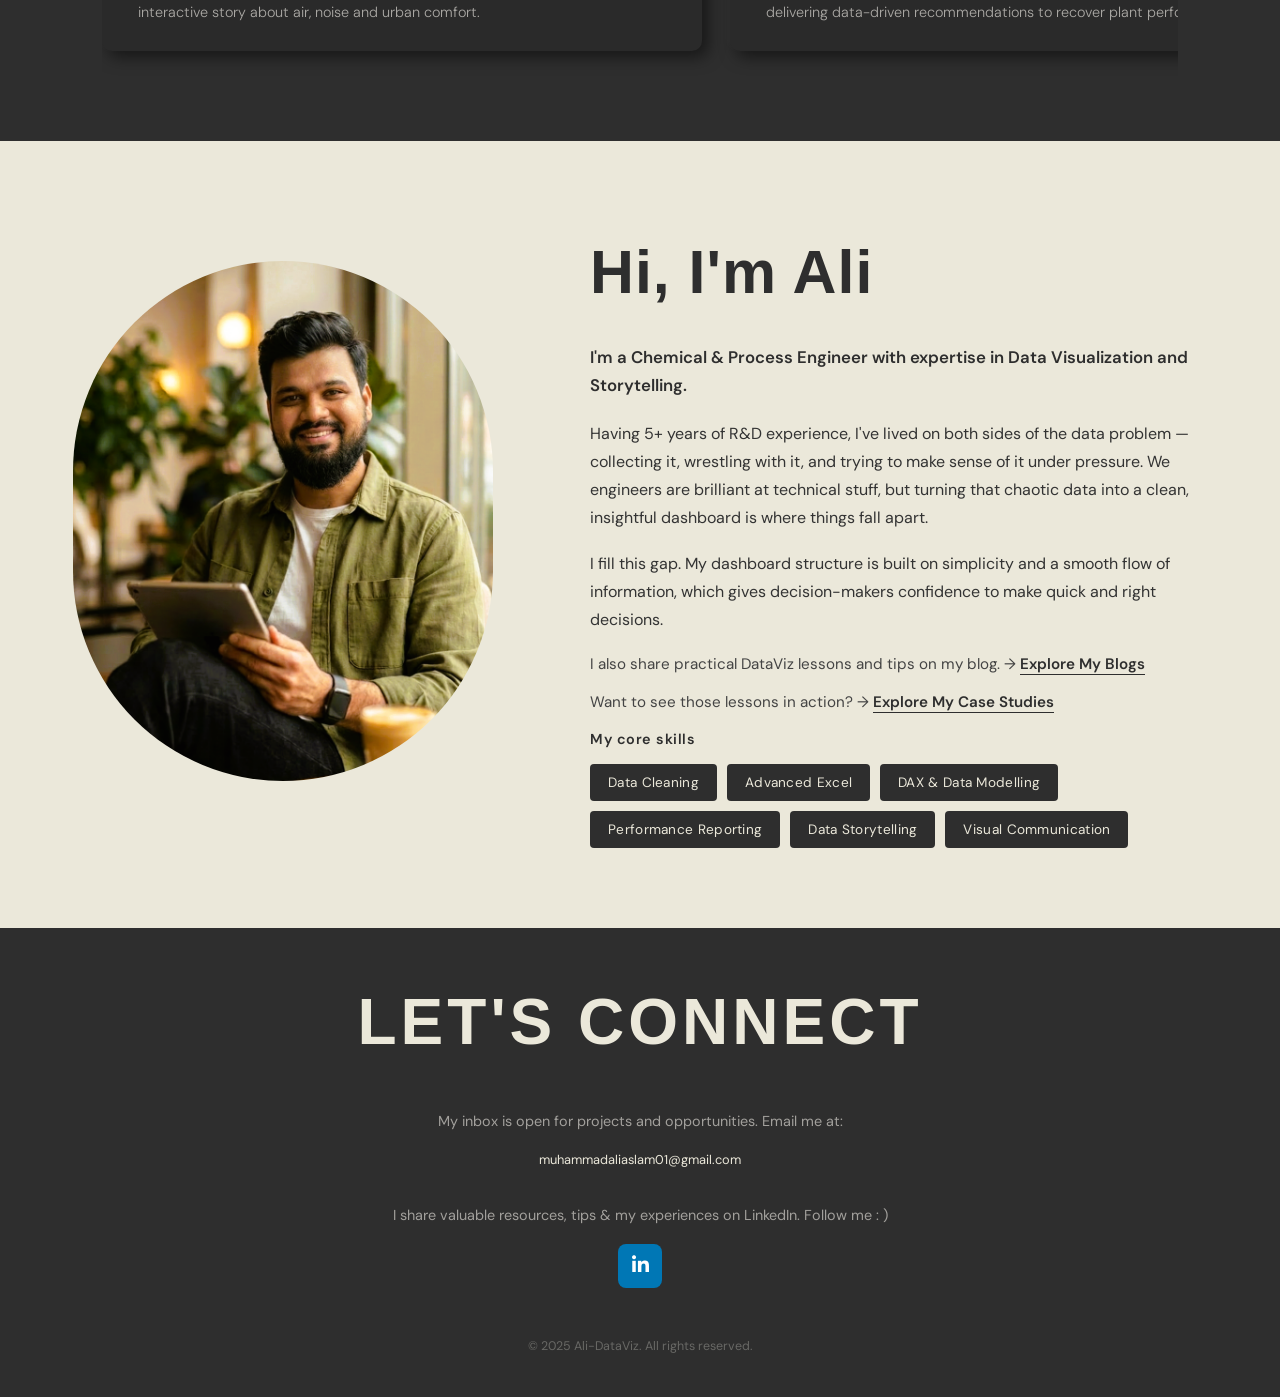
==== commit 8eec3139: "Tighten spacing between blog/case study lines, prevent Case Studies from wrapping" ====
--- a/index.html
+++ b/index.html
@@ -179,13 +179,17 @@
         </p>
 
         <p class="about-body">
-          I fill this gap. My dashboard structure is built on simplicity and a smooth flow of information, which gives confidence to decision-makers for quick decisions.
+          I fill this gap. My dashboard structure is built on simplicity and a smooth flow of information, which gives decision-makers confidence to make quick and right decisions.
         </p>
 
         <p class="about-blog">
-          I also share my DataViz learnings and tips in my blog articles.
-          <a href="blog.html" class="inline-link">Check it out here.</a>
-        </p>
+  I also share practical DataViz lessons and tips on my blog. →
+  <a href="blog.html" class="inline-link">Explore My Blogs</a>
+</p>
+<p class="about-blog">
+  Want to see those lessons in action? →
+<a href="case-studies.html" class="inline-link">Explore My Case Studies</a>
+</p>
 
         <!-- Core Skills -->
         <div class="skills-block">
--- a/style.css
+++ b/style.css
@@ -405,7 +405,7 @@
 .about-blog {
   font-size: 0.95rem;
   color: #444;
-  margin-bottom: 32px;
+  margin-bottom: 12px;
 }
 
 /* Inline hyperlink inside paragraph */
@@ -611,7 +611,7 @@
 .blog-hero {
   background-color: var(--color-bg-light);
   text-align: center;
-  padding: 80px 40px 60px;
+  padding: 30px 40px 60px;
 }
  
 .blog-hero-heading {
@@ -851,7 +851,7 @@
 .casestudy-hero {
   background-color: var(--color-bg-light);
   text-align: center;
-  padding: 80px 40px 60px;
+  padding: 40px 40px 60px;
 }
 
 .casestudy-hero-heading {
@@ -887,6 +887,32 @@
   margin: 0 auto;
 }
 
+/* Wrapper to hold "See How" and the download button side by side */
+.casestudy-actions {
+  display: flex;
+  align-items: center;
+  gap: 16px;
+  margin-top: 18px;
+  flex-wrap: wrap;
+}
+
+/* "Download Full Case Study" button */
+.casestudy-download-btn {
+  display: inline-block;
+  padding: 10px 20px;
+  border-radius: 30px;
+  background-color: var(--color-text-dark);
+  border: 1.5px solid var(--color-text-dark);
+  color: var(--color-text-light);
+  font-size: 0.85rem;
+  font-weight: 600;
+  text-decoration: none;
+  transition: opacity 0.25s ease;
+}
+
+.casestudy-download-btn:hover {
+  opacity: 0.85;
+}
 /* Individual case study card — wide horizontal strip:
    image on the left, written content on the right */
 .casestudy-card {
@@ -897,7 +923,7 @@
   transition: transform 0.25s ease, box-shadow 0.25s ease;
   display: flex;
   flex-direction: row;
-  min-height: 340px;
+  min-height: 170px;
 }
 
 .casestudy-card:hover {
@@ -950,28 +976,22 @@
 }
 
 .casestudy-title {
-  font-family: var(--font-body);
-  font-size: 1.4rem;
-  font-weight: 600;
+  font-family: 'Poppins', sans-serif;
+  font-size: 1.3rem;
+  font-weight: 700;
   color: var(--color-text-dark);
   line-height: 1.35;
   margin-bottom: 14px;
 }
 
-/* Each labeled row: Problem / Insight / Design Decision / Result */
-.casestudy-point {
-  margin-bottom: 12px;
-}
-
-.casestudy-label {
-  font-size: 0.72rem;
-  font-weight: 700;
-  letter-spacing: 1px;
-  text-transform: uppercase;
-  color: var(--color-accent);
-  margin-bottom: 3px;
-}
-
+.casestudy-teaser {
+  font-family: var(--font-body);
+  font-size: 0.95rem;
+  font-weight: 300;
+  color: #444;
+  line-height: 1.6;
+  margin: 10px 0 4px;
+}
 .casestudy-text {
   font-size: 0.92rem;
   font-weight: 300;
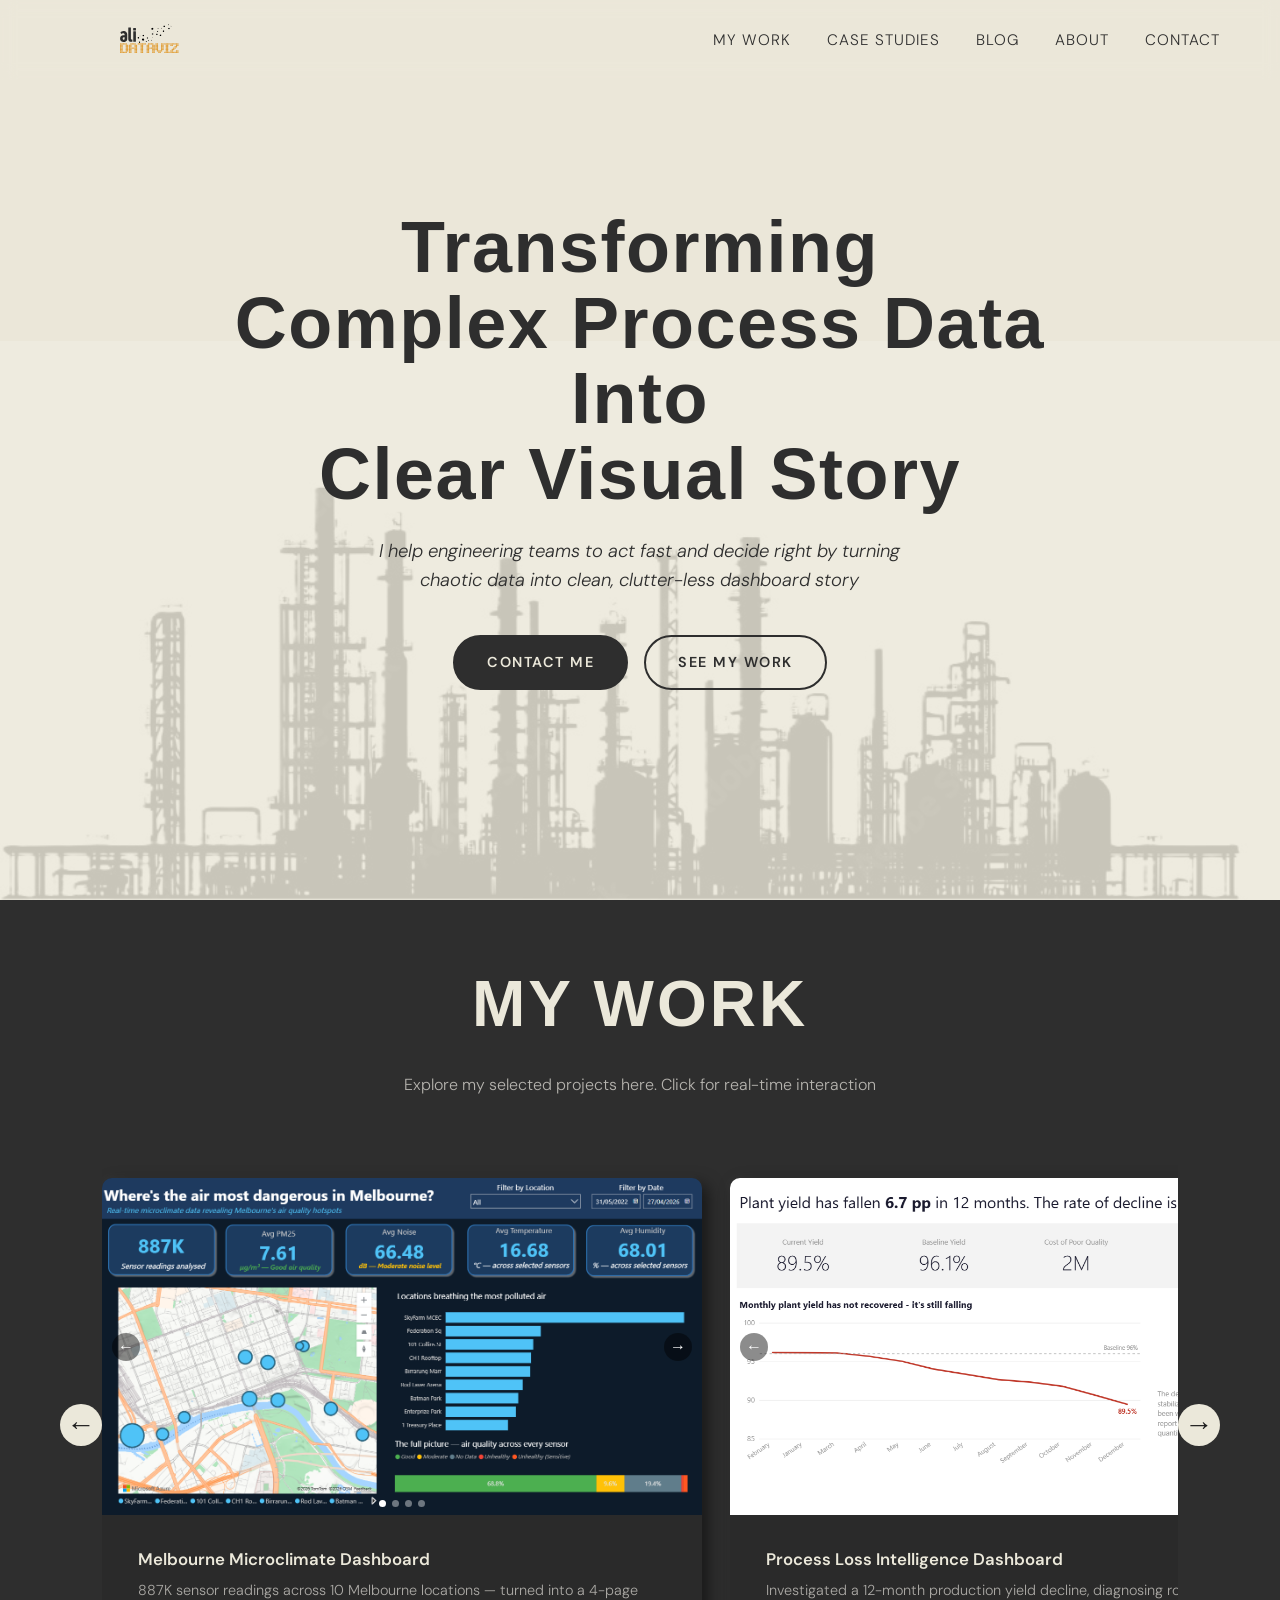
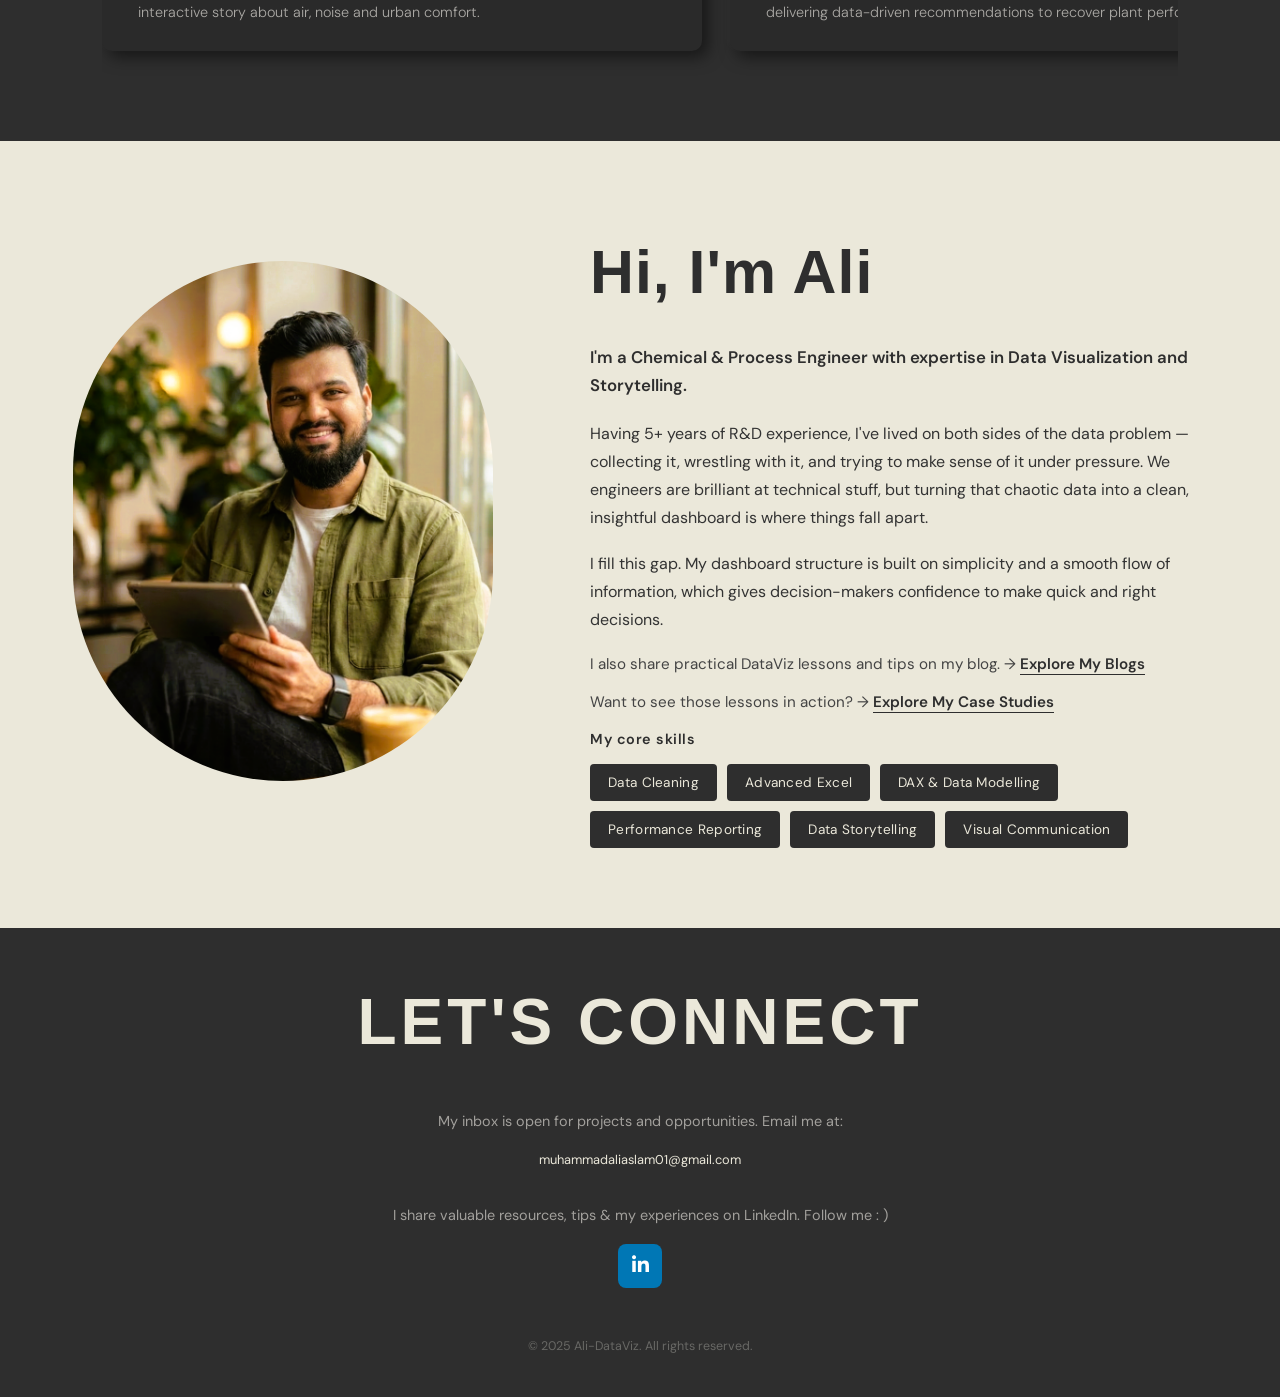
==== commit 5de9d236: "Fix blog card stretching when only one card is present" ====
--- a/index.html
+++ b/index.html
@@ -45,7 +45,7 @@
         Transforming<br/>
         Complex Process Data<br/>
         Into<br/>
-        Clean Visual Story
+        Clear Visual Story
       </h1>
 
       <!-- Supporting line in italic, lighter weight -->
@@ -142,12 +142,6 @@
   </div>
 
 </div>
-      <!-- Project Card 3 — placeholder -->
-      <div class="project-card">
-        <div class="project-thumbnail">[ Dashboard Screenshot ]</div>
-        <h3 class="project-title">Project Title Here</h3>
-        <p class="project-problem">One-line problem statement goes here</p>
-      </div>
 
     </div>
   <button class="slider-arrow right-arrow" onclick="scrollSlider(1)">&#8594;</button>
--- a/style.css
+++ b/style.css
@@ -645,6 +645,11 @@
   gap: 28px;
   max-width: 1100px;
   margin: 0 auto;
+  justify-content: center;
+}
+
+.blog-card {
+  max-width: 340px;
 }
  
 /* Individual blog card */
